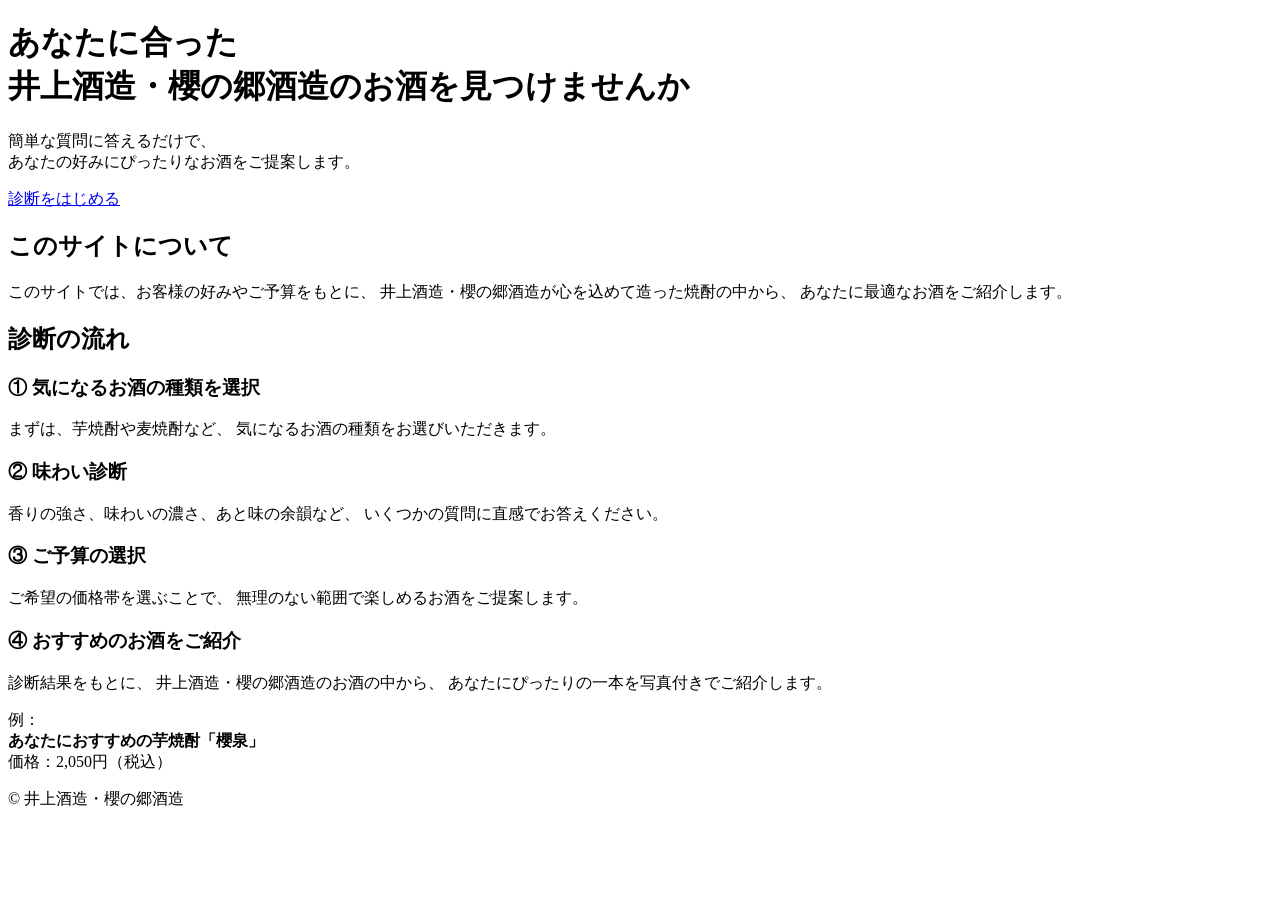
==== templates/index.html @ 8dba025c "Add files via upload" ====
<!DOCTYPE html>
<html lang="ja">
<head>
  <meta charset="UTF-8">
  <title>井上酒造・櫻の郷酒造のお酒診断</title>
  <link rel="stylesheet" href="/static/style.css">
</head>

<body>

  <header class="hero">
    <h1>あなたに合った<br>井上酒造・櫻の郷酒造のお酒を見つけませんか</h1>
    <p>
      簡単な質問に答えるだけで、<br>
      あなたの好みにぴったりなお酒をご提案します。
    </p>
    <a href="/select" class="start-button">診断をはじめる</a>
  </header>

  <main>

    <section class="about">
      <h2>このサイトについて</h2>
      <p>
        このサイトでは、お客様の好みやご予算をもとに、  
        井上酒造・櫻の郷酒造が心を込めて造った焼酎の中から、  
        あなたに最適なお酒をご紹介します。
      </p>
    </section>

    <section class="flow">
      <h2>診断の流れ</h2>

      <div class="flow-step">
        <h3>① 気になるお酒の種類を選択</h3>
        <p>
          まずは、芋焼酎や麦焼酎など、  
          気になるお酒の種類をお選びいただきます。
        </p>
      </div>

      <div class="flow-step">
        <h3>② 味わい診断</h3>
        <p>
          香りの強さ、味わいの濃さ、あと味の余韻など、  
          いくつかの質問に直感でお答えください。
        </p>
      </div>

      <div class="flow-step">
        <h3>③ ご予算の選択</h3>
        <p>
          ご希望の価格帯を選ぶことで、  
          無理のない範囲で楽しめるお酒をご提案します。
        </p>
      </div>

      <div class="flow-step">
        <h3>④ おすすめのお酒をご紹介</h3>
        <p>
          診断結果をもとに、  
          井上酒造・櫻の郷酒造のお酒の中から、  
          あなたにぴったりの一本を写真付きでご紹介します。
        </p>
        <p class="example">
          例：<br>
          <strong>あなたにおすすめの芋焼酎「櫻泉」</strong><br>
          価格：2,050円（税込）
        </p>
      </div>

    </section>


  </main>

  <footer>
    <p>© 井上酒造・櫻の郷酒造</p>
  </footer>

</body>
</html>
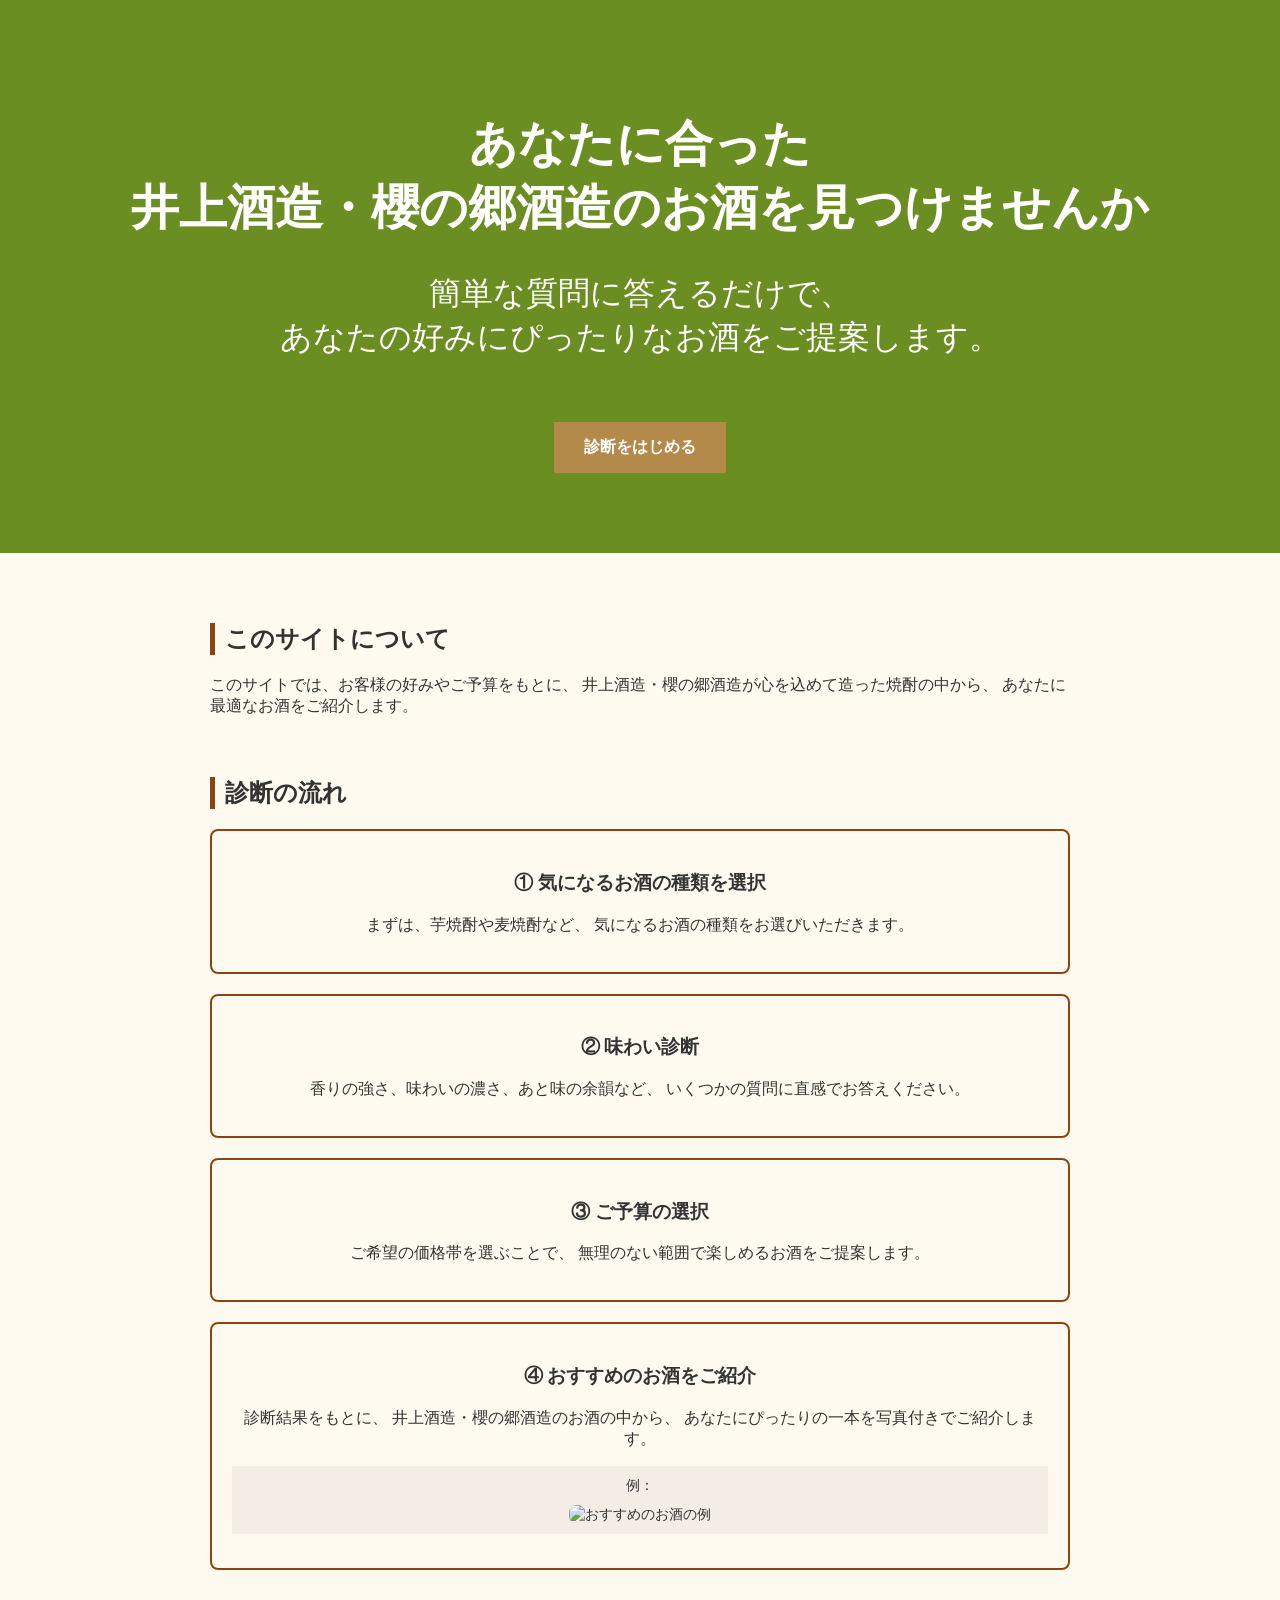
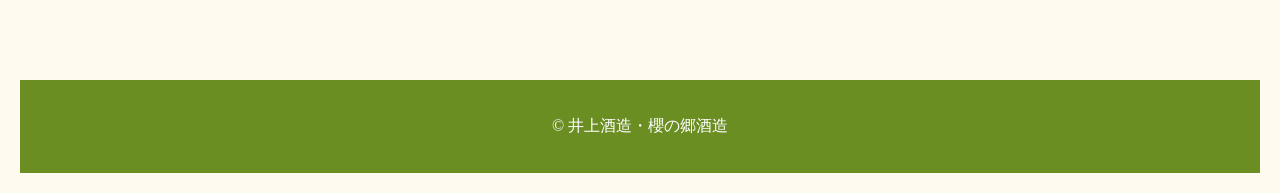
==== commit 568c42cf: "画像表示されるかな" ====
--- a/templates/index.html
+++ b/templates/index.html
@@ -64,8 +64,7 @@
         </p>
         <p class="example">
           例：<br>
-          <strong>あなたにおすすめの芋焼酎「櫻泉」</strong><br>
-          価格：2,050円（税込）
+          <img src="{{ url_for('static', filename='images/画像ファイル名.jpg') }}" alt="おすすめのお酒の例" style="max-width: 100%; height: auto; margin-top: 10px; border-radius: 8px;">
         </p>
       </div>
 
--- a/static/style.css
+++ b/static/style.css
@@ -0,0 +1,457 @@
+/* 統合スタイルシート */
+
+/* ===== 共通スタイル ===== */
+* {
+  box-sizing: border-box;
+}
+
+body {
+  font-family: "Hiragino Sans", "Meiryo", sans-serif;
+  margin: 0;
+  padding: 20px;
+  background-color: #fffaf0; /*ここで元々ベージュだった下の部分の背景が変わる */
+  color: #333;
+}
+
+body:not(.index):not(.taste):not(.osake) {
+  font-family: "Hiragino Mincho ProN", serif;
+  background-color: #fffaf0; /*12行目に同じく*/
+  color: #333;
+}
+
+h1 {
+  color: #444;
+}
+
+label {
+  display: block;
+  font-weight: bold;
+}
+
+/* ===== home.html用 ===== */
+.hero {
+  /* バンダナ風（深緑）デザイン */
+  background-color: #6b8e23;
+  background-image: url("data:image/svg+xml,%3Csvg xmlns='http://w3.org' width='60' height='60' viewBox='0 0 60 60'%3E%3Cg fill='%23ffffff' fill-opacity='0.8'%3E%3Ccircle cx='30' cy='30' r='3'/%3E%3Cpath d='M30,5 C35,15 45,15 45,25 C45,35 35,40 30,40 C25,40 15,35 15,25 C15,15 25,15 30,5 Z' fill='none' stroke='%23ffffff' stroke-width='2'/%3E%3Ccircle cx='30' cy='23' r='2'/%3E%3Ccircle cx='10' cy='10' r='1'/%3E%3Ccircle cx='50' cy='10' r='1'/%3E%3Ccircle cx='10' cy='50' r='1'/%3E%3Ccircle cx='50' cy='50' r='1'/%3E%3C/g%3E%3C/svg%3E");
+  background-size: 60px 60px;
+
+  /* 元のレイアウト・文字設定 */
+  color: #ffffff; /* 深緑背景に合わせて文字色を白にしています */
+  padding: 80px 0;
+  text-align: center;
+  margin: -20px -20px 0 -20px;
+}
+
+.hero h1 {
+  font-size: 3em; /* ← ここを変更するとトップページの「あなたに合った～見つけませんか」の部分の文字の大きさを変えられる　元2 */
+  margin-bottom: 20px; 
+  color: #ffffff; /* ← ここを変更するとトップページの「あなたに合った～見つけませんか」の部分の文字の色を変えられる */
+}
+
+.hero p {
+  font-size: 2em;　/* ← ここを変更するとトップページの「簡単な質問に答えるだけで～」の部分の文字の大きさを変えられる　元1 */
+  line-height: 1.8;
+  color: #ffffff;
+}
+
+.start-button {
+  display: inline-block;
+  margin-top: 30px;
+  padding: 15px 30px;
+  background: #b38a4a; /* ← ここで「診断をはじめる」のボタンの色を変更します */
+  color: #fff;
+  text-decoration: none;
+  font-weight: bold;
+}
+
+.start-button:hover {
+  opacity: 0.8;
+}
+
+main {
+  max-width: 900px;
+  margin: 0 auto;
+  padding: 50px 20px;
+}
+
+section {
+  margin-bottom: 60px;
+}
+
+h2 {
+  border-left: 5px solid #8b4513; /*ここ変えると「このサイトについて」「診断の流れ」の左側の色が変えられる */
+  padding-left: 10px;
+  margin-bottom: 20px;
+}
+
+.flow-step {
+  background: #fffaf0;
+  padding: 20px;
+  margin-bottom: 20px;
+  border-radius: 8px;
+  border: 2px solid #8b4513; /*「診断の流れ」の1から4までの枠の縁取り*/
+  text-align: center; /* ← この行を追加して中央揃え */
+}
+
+.example {
+  margin-top: 10px;
+  background: #f3ede5;
+  padding: 10px;
+  font-size: 0.9em;
+}
+
+footer {
+  background: #6b8e23; /*ここで「© 井上酒造・櫻の郷酒造」のラベルの色を変えられる*/
+  color: #fff;
+  text-align: center;
+  padding: 20px;
+}
+
+.result {
+  margin-top: 20px;
+  padding: 20px;
+  border-radius: 12px;
+  font-weight: bold;
+  color: #444;
+}
+
+/* ===== index.html用 ===== */
+body.index {
+  background-color: #fffaf0; /*ここで「どの種類のお酒が気になりますか?」の背景色を変えられる*/
+  min-height: 100vh;
+  display: flex;
+  justify-content: center;
+  align-items: center;
+  padding: 20px;
+}
+
+.index .container {
+  background: #fff;
+  border: 1px solid #e0d7cc;
+  border-radius: 20px;
+  padding: 40px 30px;
+  box-shadow: 0 5px 15px rgba(59, 31, 15, 0.1);
+  text-align: center;
+  max-width: 500px;
+  width: 100%;
+}
+
+.index h1 {
+  font-size: 1.7em;
+  margin-bottom: 35px;
+  line-height: 1.4;
+}
+
+.choice-btn {
+  display: block;
+  width: 100%;
+  padding: 15px;
+  margin: 15px 0;
+  background: #fff;
+  border: 2px solid #ddd;
+  border-radius: 12px;
+  font-size: 1.1em;
+  cursor: pointer;
+  text-decoration: none;
+  color: #333;
+  transition: all 0.3s;
+}
+
+.choice-btn:hover {
+  border-color: #b38a4a;
+  background: #faf7f2;
+  box-shadow: 0 2px 8px rgba(179, 138, 74, 0.3);
+}
+
+/* ===== taste.html用 ===== */
+body.taste {
+  background-color: #faf7f2;
+  min-height: 100vh;
+  display: flex;
+  justify-content: center;
+  align-items: center;
+}
+
+.taste .container {
+  background: #fff;
+  border: 1px solid #e0d7cc;
+  border-radius: 20px;
+  padding: 30px 25px;
+  box-shadow: 0 5px 15px rgba(59, 31, 15, 0.1);
+  text-align: center;
+  max-width: 420px;
+  width: 100%;
+}
+
+.taste h1 {
+  font-size: 1.5em;
+  margin-bottom: 20px;
+}
+
+.question {
+  margin: 20px 0;
+  text-align: left;
+}
+
+.question label {
+  margin-bottom: 8px;
+}
+
+.slider {
+  width: 100%;
+  margin: 10px 0 5px;
+}
+
+.ticks {
+  display: flex;
+  justify-content: space-between;
+  font-size: 0.75em;
+  color: #999;
+  margin-top: 2px;
+  margin-bottom: 10px;
+  padding: 0 1px;
+}
+
+.ticks span {
+  flex: 0 0 auto;
+  text-align: center;
+  width: 0;
+  transform: translateX(-50%);
+}
+
+.value {
+  font-size: 0.9em;
+  color: #666;
+  text-align: right;
+}
+
+.btn {
+  display: block;
+  width: 100%;
+  padding: 14px;
+  margin: 18px 0 8px;
+  background: #fff;
+  border: 2px solid #ddd;
+  border-radius: 12px;
+  font-size: 1.05em;
+  cursor: pointer;
+  text-decoration: none;
+  color: #333;
+  transition: all 0.3s;
+}
+
+.btn:hover {
+  border-color: #b38a4a;
+  background: #faf7f2;
+  box-shadow: 0 2px 8px rgba(179, 138, 74, 0.3);
+}
+
+.taste .result {
+  margin-top: 15px;
+}
+
+.result-card {
+  background: #faf7f2;
+  border: 1px solid #e0d7cc;
+  border-radius: 14px;
+  padding: 16px;
+  box-shadow: 0 4px 12px rgba(59, 31, 15, 0.08);
+}
+
+.result-main {
+  display: flex;
+  gap: 14px;
+  align-items: center;
+  justify-content: space-between;
+}
+
+.result-text {
+  flex: 1;
+  text-align: left;
+}
+
+.result-title {
+  font-size: 0.95em;
+  color: #7a3e1d;
+  margin-bottom: 4px;
+}
+
+.result-name {
+  font-size: 1.2em;
+  font-weight: bold;
+  margin-bottom: 10px;
+}
+
+.result-info {
+  list-style: none;
+  padding: 0;
+  margin: 0;
+  color: #555;
+  font-weight: normal;
+  line-height: 1.5;
+}
+
+.result-img-wrap {
+  width: 120px;
+  min-width: 120px;
+  display: flex;
+  align-items: center;
+  justify-content: center;
+}
+
+.result-image {
+  max-width: 100%;
+  border-radius: 10px;
+  box-shadow: 0 2px 8px rgba(0, 0, 0, 0.12);
+  background: #fff;
+}
+
+.result-link-wrap {
+  margin-top: 10px;
+  text-align: left;
+}
+
+.result-link {
+  display: inline-block;
+  padding: 8px 12px;
+  border: 1px solid #b38a4a;
+  border-radius: 10px;
+  background: #ffffff;
+  color: #7a3e1d;
+  text-decoration: none;
+  font-size: 0.9em;
+  transition: all 0.2s ease;
+}
+
+.result-link:hover {
+  background: #faf7f2;
+  box-shadow: 0 2px 6px rgba(179, 138, 74, 0.25);
+}
+
+.result-link.disabled {
+  border-color: #dddddd;
+  color: #aaaaaa;
+  background: #f7f7f7;
+  box-shadow: none;
+  cursor: default;
+  pointer-events: none;
+}
+
+/* ===== mobile tweaks (≤640px) ===== */
+@media (max-width: 640px) {
+  body.taste {
+    padding: 16px;
+    align-items: flex-start;
+  }
+
+  .taste .container {
+    max-width: 480px;
+    width: 100%;
+    padding: 22px 18px;
+    margin: 0 auto;
+  }
+
+  .question {
+    margin: 16px 0;
+  }
+
+  .btn {
+    font-size: 1em;
+    padding: 14px;
+  }
+
+  .result {
+    margin-top: 12px;
+  }
+
+  .result-card {
+    padding: 14px;
+  }
+
+  .result-main {
+    flex-direction: column;
+    gap: 12px;
+    align-items: flex-start;
+  }
+
+  .result-img-wrap {
+    width: 100%;
+    min-width: 0;
+    justify-content: flex-start;
+    margin-top: 4px;
+  }
+
+  .result-image {
+    max-width: 180px;
+    width: 60%;
+    min-width: 140px;
+  }
+
+  .result-link-wrap {
+    text-align: left;
+  }
+}
+
+/* ===== osake.html用 ===== */
+body.osake {
+  background: #f9f9f9;
+}
+
+.osake h1 {
+  text-align: center;
+}
+
+.section {
+  margin-bottom: 30px;
+  padding: 20px;
+  background: #fff;
+  border-radius: 12px;
+  box-shadow: 0 2px 6px rgba(0, 0, 0, 0.1);
+}
+
+.section label {
+  margin-top: 10px;
+}
+
+.osake .result {
+  background: #e6ffe6;
+  border: 2px solid #66bb6a;
+  font-size: 1.2em;
+}
+
+/* スマホ向け設定 */
+@media screen and (max-width: 768px) {
+
+  /* 1. 文字サイズの調整 */
+  h1 {
+    font-size: 20px;
+    line-height: 1.4;
+  }
+
+  h2 {
+    font-size: 16px;
+  }
+
+  p, body {
+    font-size: 14px;
+    line-height: 1.6;
+  }
+
+  .btn, a.button {
+    font-size: 16px;
+    padding: 12px 20px;
+  }
+
+  /* 2. レイアウトの調整（はみ出し防止） */
+  .container, .section {
+    width: 100%;
+    padding: 15px;
+    box-sizing: border-box;
+  }
+
+  img {
+    max-width: 100%;
+    height: auto;
+  }
+
+}
